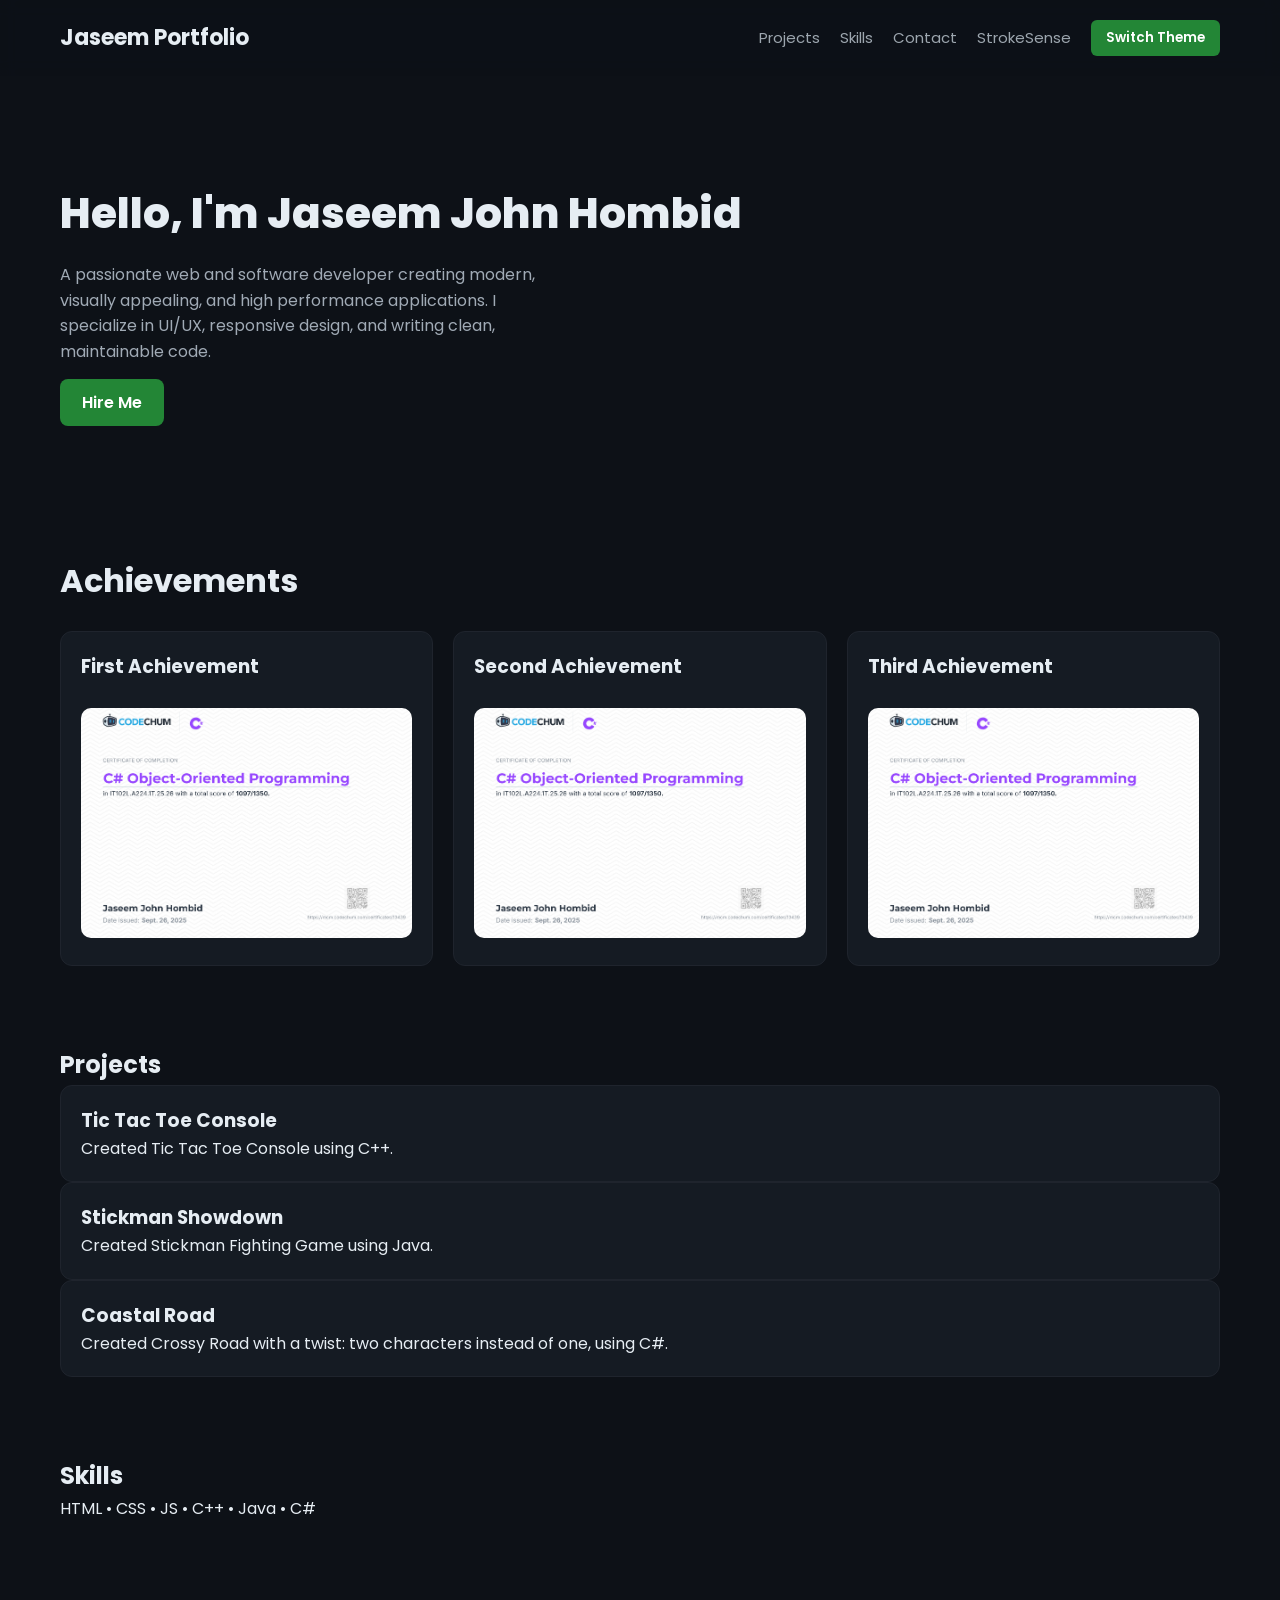
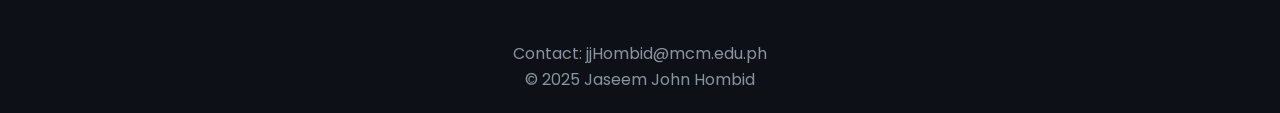
==== index.html @ b40a784e "Update index.html" ====
<!DOCTYPE html>
<html lang="en">
<head>
    <meta charset="UTF-8" />
    <meta name="viewport" content="width=device-width, initial-scale=1.0" />
    <title>IT103L - FA1</title>
    <link href="https://fonts.googleapis.com/css2?family=Poppins:wght@300;400;600;800&display=swap" rel="stylesheet">
    <link rel="stylesheet" href="style.css">
</head>
<body>

    <header>
        <h1>Jaseem Portfolio</h1>

        <nav>
            <a href="#projects">Projects</a>
            <a href="#skills">Skills</a>
            <a href="#contact">Contact</a>
            <a href="https://it103l-portfolio2.onrender.com/">StrokeSense</a>
            <button id="themeToggle">Switch Theme</button>
        </nav>
    </header>

    <section class="hero">
        <div class="hero-text">
            <h2>Hello, I'm Jaseem John Hombid</h2>
            <p>
                A passionate web and software developer creating modern, visually appealing, and high performance applications.  
                I specialize in UI/UX, responsive design, and writing clean, maintainable code.
            </p>
            <a href="#contact" class="btn">Hire Me</a>
        </div>
    </section>

    <section id="achievements" class="achievements">
        <h2>Achievements</h2>

        <div class="achievements-grid">

            <div class="card">
                <h3>First Achievement</h3>
                <br>
                <img src="image.png" alt="First Achievement">
            </div>

            <div class="card">
                <h3>Second Achievement</h3>
                <br>
                <img src="image.png" alt="Second Achievement">
            </div>

            <div class="card">
                <h3>Third Achievement</h3>
                <br>
                <img src="image.png" alt="Third Achievement">
            </div>

        </div>
    </section>

    <section id="projects" class="projects">
        <h2>Projects</h2>

        <div class="project-grid">
            <div class="card">
                <h3>Tic Tac Toe Console</h3>
                <p>Created Tic Tac Toe Console using C++.</p>
            </div>

            <div class="card">
                <h3>Stickman Showdown</h3>
                <p>Created Stickman Fighting Game using Java.</p>
            </div>

            <div class="card">
                <h3>Coastal Road</h3>
                <p>Created Crossy Road with a twist: two characters instead of one, using C#.</p>
            </div>
        </div>  
    </section>

    <section id="skills" class="skills">    
        <h2>Skills</h2>
        <p>HTML • CSS • JS • C++ • Java • C#</p>
    </section>

    <footer id="contact">
        <p>Contact: jjHombid@mcm.edu.ph</p>
        <p>© 2025 Jaseem John Hombid</p>
    </footer>

    <script src="main.js"></script>

</body>
</html>
---- style.css ----
* {
  margin: 0;
  padding: 0;
  box-sizing: border-box;
  font-family: "Poppins", sans-serif;
}

body {
  background: #0d1117;
  color: #e6edf3;
  line-height: 1.6;
}

body.light-theme {
  background: #ffffff;
  color: #222222;
}

body.light-theme header {
  background: rgba(255, 255, 255, 0.7);
}

body.light-theme .card {
  background: #f2f2f2;
  border-color: #cccccc;
}

body.light-theme nav a {
  color: #333;
}

body.light-theme nav a:hover {
  color: #000;
}

header {
  width: 100%;
  padding: 20px 60px;
  display: flex;
  justify-content: space-between;
  align-items: center;
  position: fixed;
  top: 0;
  background: rgba(13, 17, 23, 0.65);
  backdrop-filter: blur(8px);
  z-index: 1000;
}

header h1 {
  font-size: 22px;
  font-weight: 700;
}

nav {
  display: flex;
  align-items: center;
  gap: 20px;
}

nav a {
  color: #9da6af;
  text-decoration: none;
  font-size: 15px;
}

nav a:hover {
  color: #ffffff;
}

#themeToggle {
  padding: 8px 15px;
  border-radius: 6px;
  border: none;
  cursor: pointer;
  font-weight: 600;
  background: #238636;
  color: white;
  transition: 0.3s;
}

#themeToggle:hover {
  background: #2ea043;
}

.hero {
  padding: 180px 60px 100px;
  display: flex;
  justify-content: space-between;
  align-items: center;
  gap: 40px;
}

.hero-text h2 {
  font-size: 42px;
  font-weight: 800;
}

.hero-text p {
  margin: 15px 0 25px;
  max-width: 500px;
  color: #a0aab5;
}

.btn {
  padding: 12px 22px;
  background: #238636;
  color: white;
  border-radius: 8px;
  text-decoration: none;
  font-weight: 600;
  transition: 0.3s;
}

.btn:hover {
  background: #2ea043;
}

.achievements {
  padding: 40px 60px;
}

.achievements h2 {
  font-size: 32px;
  margin-bottom: 25px;
}

.achievements-grid {
  display: grid;
  grid-template-columns: repeat(auto-fit, minmax(260px, 1fr));
  gap: 20px;
}

.card {
  background: #151b23;
  padding: 20px;
  border-radius: 12px;
  border: 1px solid #1f242d;
  transition: 0.3s;
}

.card:hover {
  transform: translateY(-4px);
  border-color: #30363d;
}

.card img {
  width: 100%;
  height: 230px;
  object-fit: cover;
  border-radius: 10px;
}

.projects {
  padding: 40px 60px;
}

.skills {
  padding: 40px 60px;
}

footer {
  margin-top: 60px;
  text-align: center;
  padding: 20px;
  color: #8b949e;
}

@media (max-width: 760px) {
  .hero {
    flex-direction: column;
    text-align: center;
  }
}
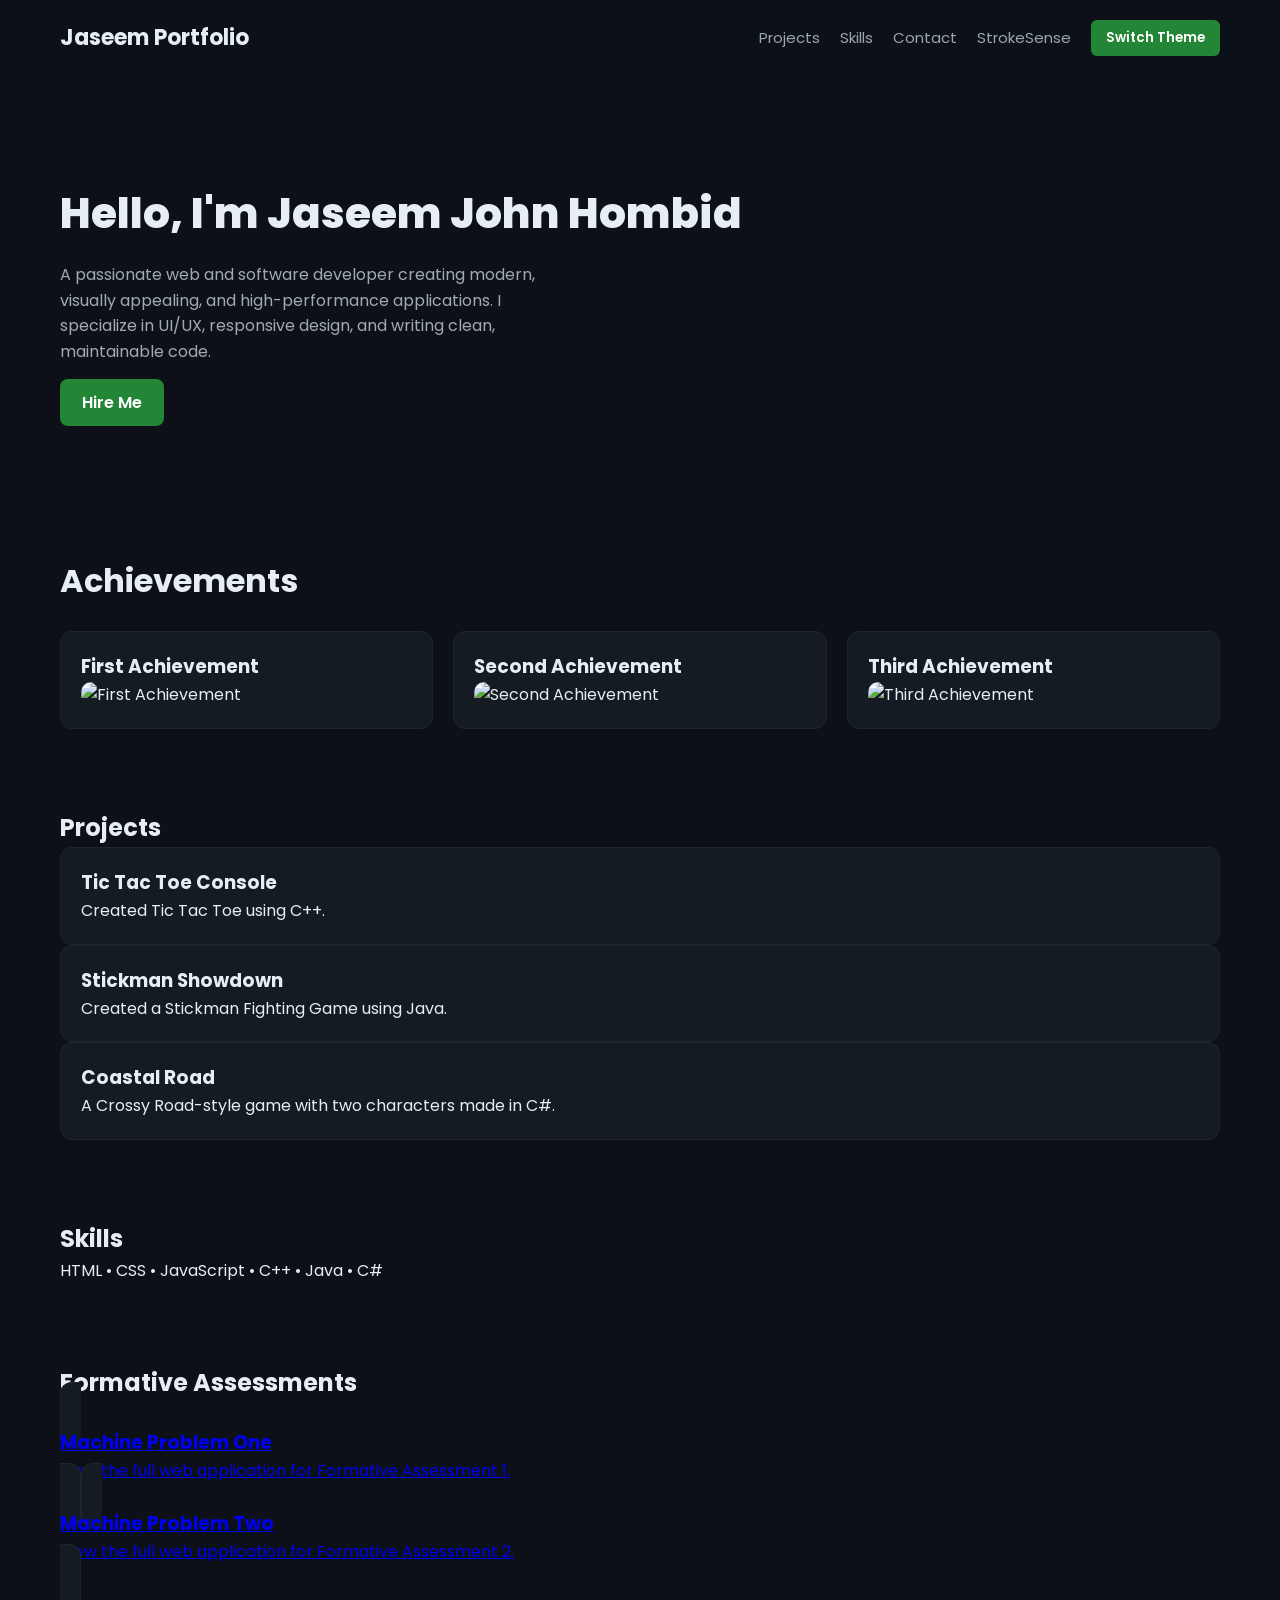
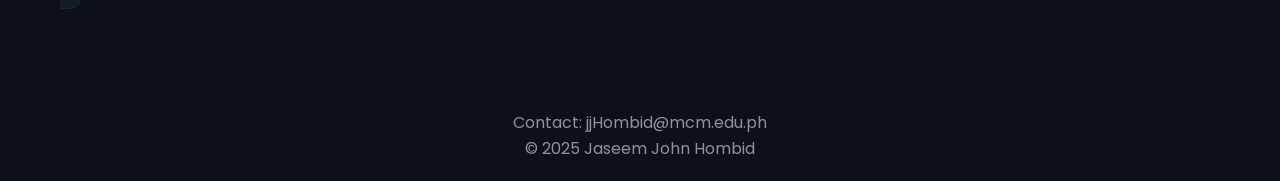
==== commit 56ce2b26: "Update index.html" ====
--- a/index.html
+++ b/index.html
@@ -16,7 +16,7 @@
             <a href="#projects">Projects</a>
             <a href="#skills">Skills</a>
             <a href="#contact">Contact</a>
-            <a href="https://it103l-portfolio2.onrender.com/">StrokeSense</a>
+            <a href="https://strokesense.com" target="_blank">StrokeSense</a>
             <button id="themeToggle">Switch Theme</button>
         </nav>
     </header>
@@ -25,7 +25,7 @@
         <div class="hero-text">
             <h2>Hello, I'm Jaseem John Hombid</h2>
             <p>
-                A passionate web and software developer creating modern, visually appealing, and high performance applications.  
+                A passionate web and software developer creating modern, visually appealing, and high-performance applications.
                 I specialize in UI/UX, responsive design, and writing clean, maintainable code.
             </p>
             <a href="#contact" class="btn">Hire Me</a>
@@ -39,20 +39,17 @@
 
             <div class="card">
                 <h3>First Achievement</h3>
-                <br>
-                <img src="image.png" alt="First Achievement">
+                <img src="Image.png" alt="First Achievement">
             </div>
 
             <div class="card">
                 <h3>Second Achievement</h3>
-                <br>
-                <img src="image.png" alt="Second Achievement">
+                <img src="Image.png" alt="Second Achievement">
             </div>
 
             <div class="card">
                 <h3>Third Achievement</h3>
-                <br>
-                <img src="image.png" alt="Third Achievement">
+                <img src="Image.png" alt="Third Achievement">
             </div>
 
         </div>
@@ -64,24 +61,42 @@
         <div class="project-grid">
             <div class="card">
                 <h3>Tic Tac Toe Console</h3>
-                <p>Created Tic Tac Toe Console using C++.</p>
+                <p>Created Tic Tac Toe using C++.</p>
             </div>
 
             <div class="card">
                 <h3>Stickman Showdown</h3>
-                <p>Created Stickman Fighting Game using Java.</p>
+                <p>Created a Stickman Fighting Game using Java.</p>
             </div>
 
             <div class="card">
                 <h3>Coastal Road</h3>
-                <p>Created Crossy Road with a twist: two characters instead of one, using C#.</p>
+                <p>A Crossy Road-style game with two characters made in C#.</p>
             </div>
-        </div>  
+        </div>
     </section>
 
-    <section id="skills" class="skills">    
+    <section id="skills" class="skills">
         <h2>Skills</h2>
-        <p>HTML • CSS • JS • C++ • Java • C#</p>
+        <p>HTML • CSS • JavaScript • C++ • Java • C#</p>
+    </section>
+
+    <section id="fa" class="projects">
+        <h2>Formative Assessments</h2>
+
+        <div class="project-grid">
+
+            <a href="https://machineproblemone.onrender.com/" class="card" target="_blank">
+                <h3>Machine Problem One</h3>
+                <p>View the full web application for Formative Assessment 1.</p>
+            </a>
+
+            <a href="https://machineproblemtwo.onrender.com/" class="card" target="_blank">
+                <h3>Machine Problem Two</h3>
+                <p>View the full web application for Formative Assessment 2.</p>
+            </a>
+
+        </div>
     </section>
 
     <footer id="contact">
@@ -93,5 +108,3 @@
 
 </body>
 </html>
-
-
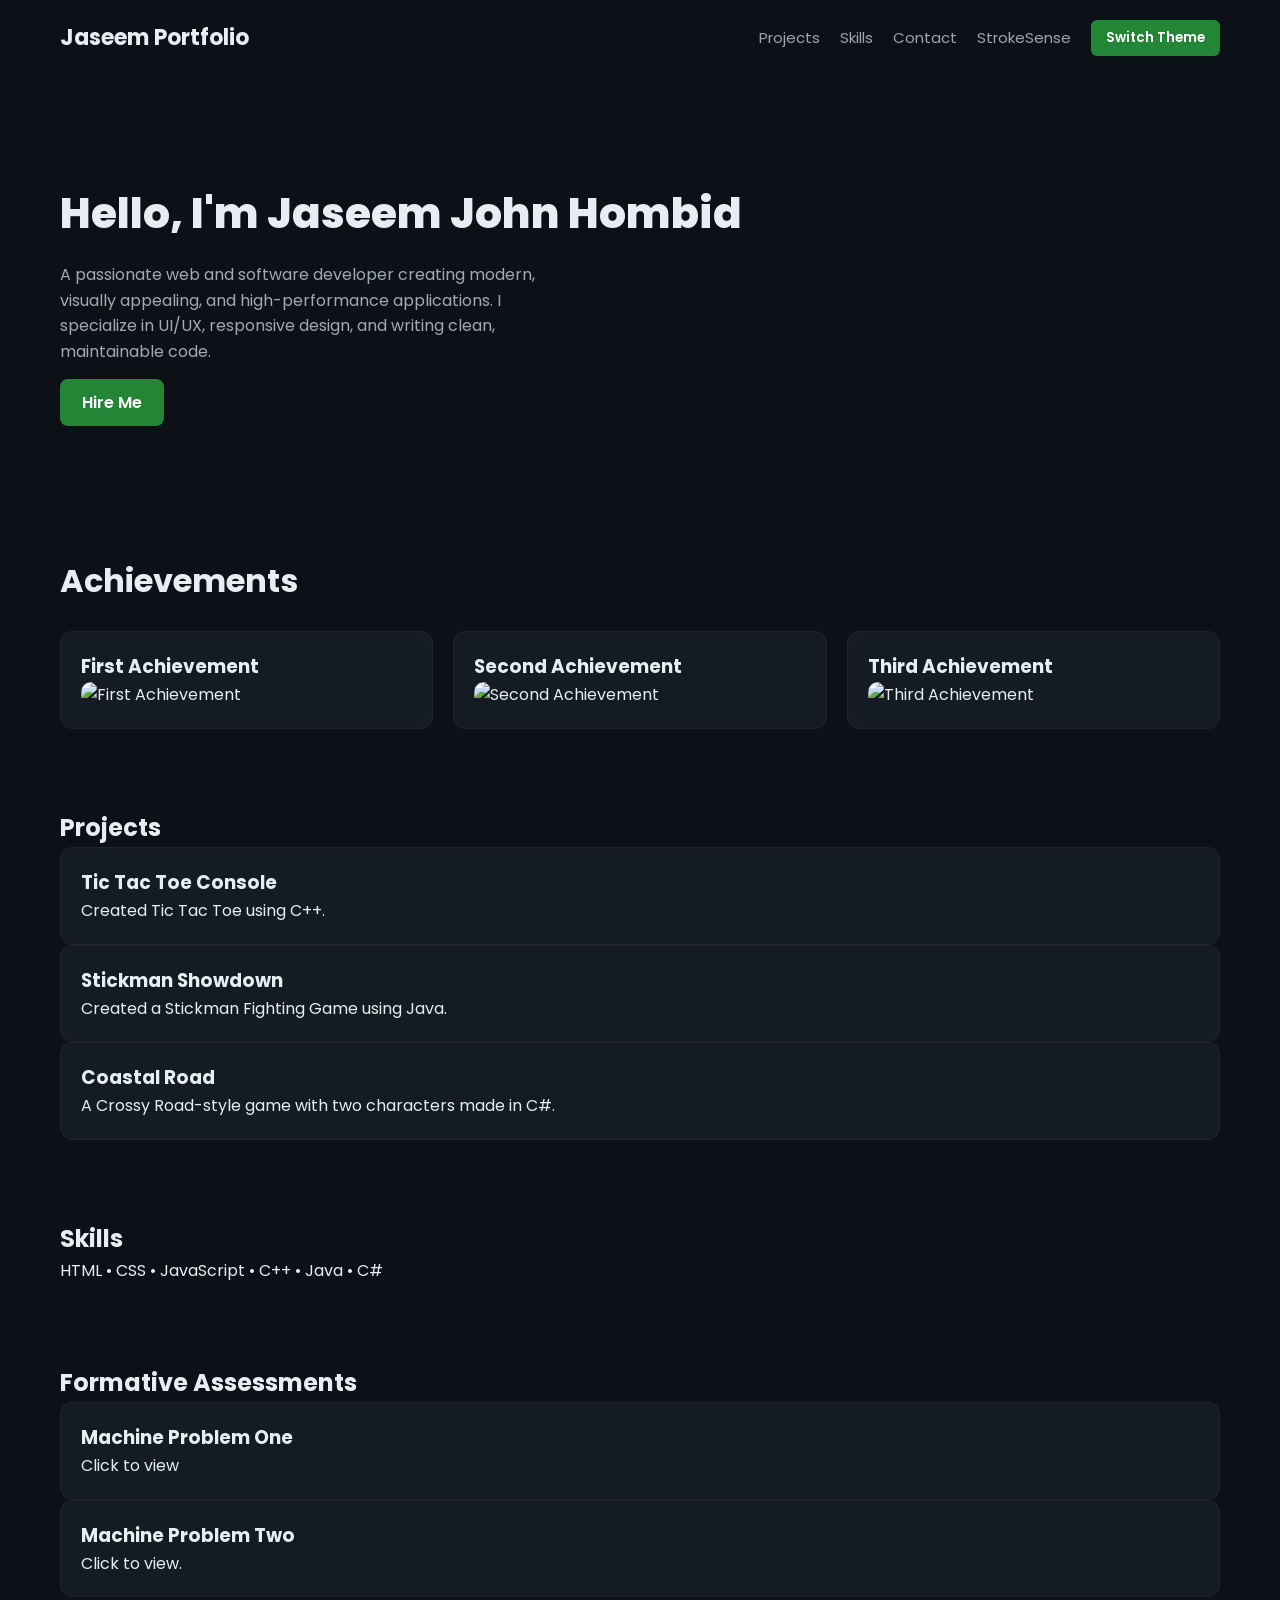
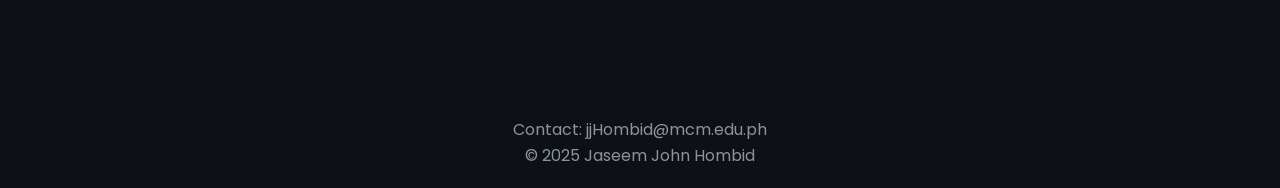
==== commit 7b73c9c1: "Update index.html" ====
--- a/index.html
+++ b/index.html
@@ -88,12 +88,12 @@
 
             <a href="https://machineproblemone.onrender.com/" class="card" target="_blank">
                 <h3>Machine Problem One</h3>
-                <p>View the full web application for Formative Assessment 1.</p>
+                <p>Click to view</p>
             </a>
 
             <a href="https://machineproblemtwo.onrender.com/" class="card" target="_blank">
                 <h3>Machine Problem Two</h3>
-                <p>View the full web application for Formative Assessment 2.</p>
+                <p>Click to view.</p>
             </a>
 
         </div>
@@ -108,3 +108,4 @@
 
 </body>
 </html>
+
--- a/style.css
+++ b/style.css
@@ -13,7 +13,7 @@
 
 body.light-theme {
   background: #ffffff;
-  color: #222222;
+  color: #222;
 }
 
 body.light-theme header {
@@ -22,7 +22,7 @@
 
 body.light-theme .card {
   background: #f2f2f2;
-  border-color: #cccccc;
+  border-color: #ccc;
 }
 
 body.light-theme nav a {
@@ -64,7 +64,7 @@
 }
 
 nav a:hover {
-  color: #ffffff;
+  color: #fff;
 }
 
 #themeToggle {
@@ -136,11 +136,18 @@
   border-radius: 12px;
   border: 1px solid #1f242d;
   transition: 0.3s;
+  display: block;       
+  text-decoration: none; 
+  color: inherit;        
 }
 
 .card:hover {
   transform: translateY(-4px);
   border-color: #30363d;
+}
+
+.card h3, .card p {
+  color: inherit; 
 }
 
 .card img {
@@ -150,10 +157,7 @@
   border-radius: 10px;
 }
 
-.projects {
-  padding: 40px 60px;
-}
-
+.projects,
 .skills {
   padding: 40px 60px;
 }
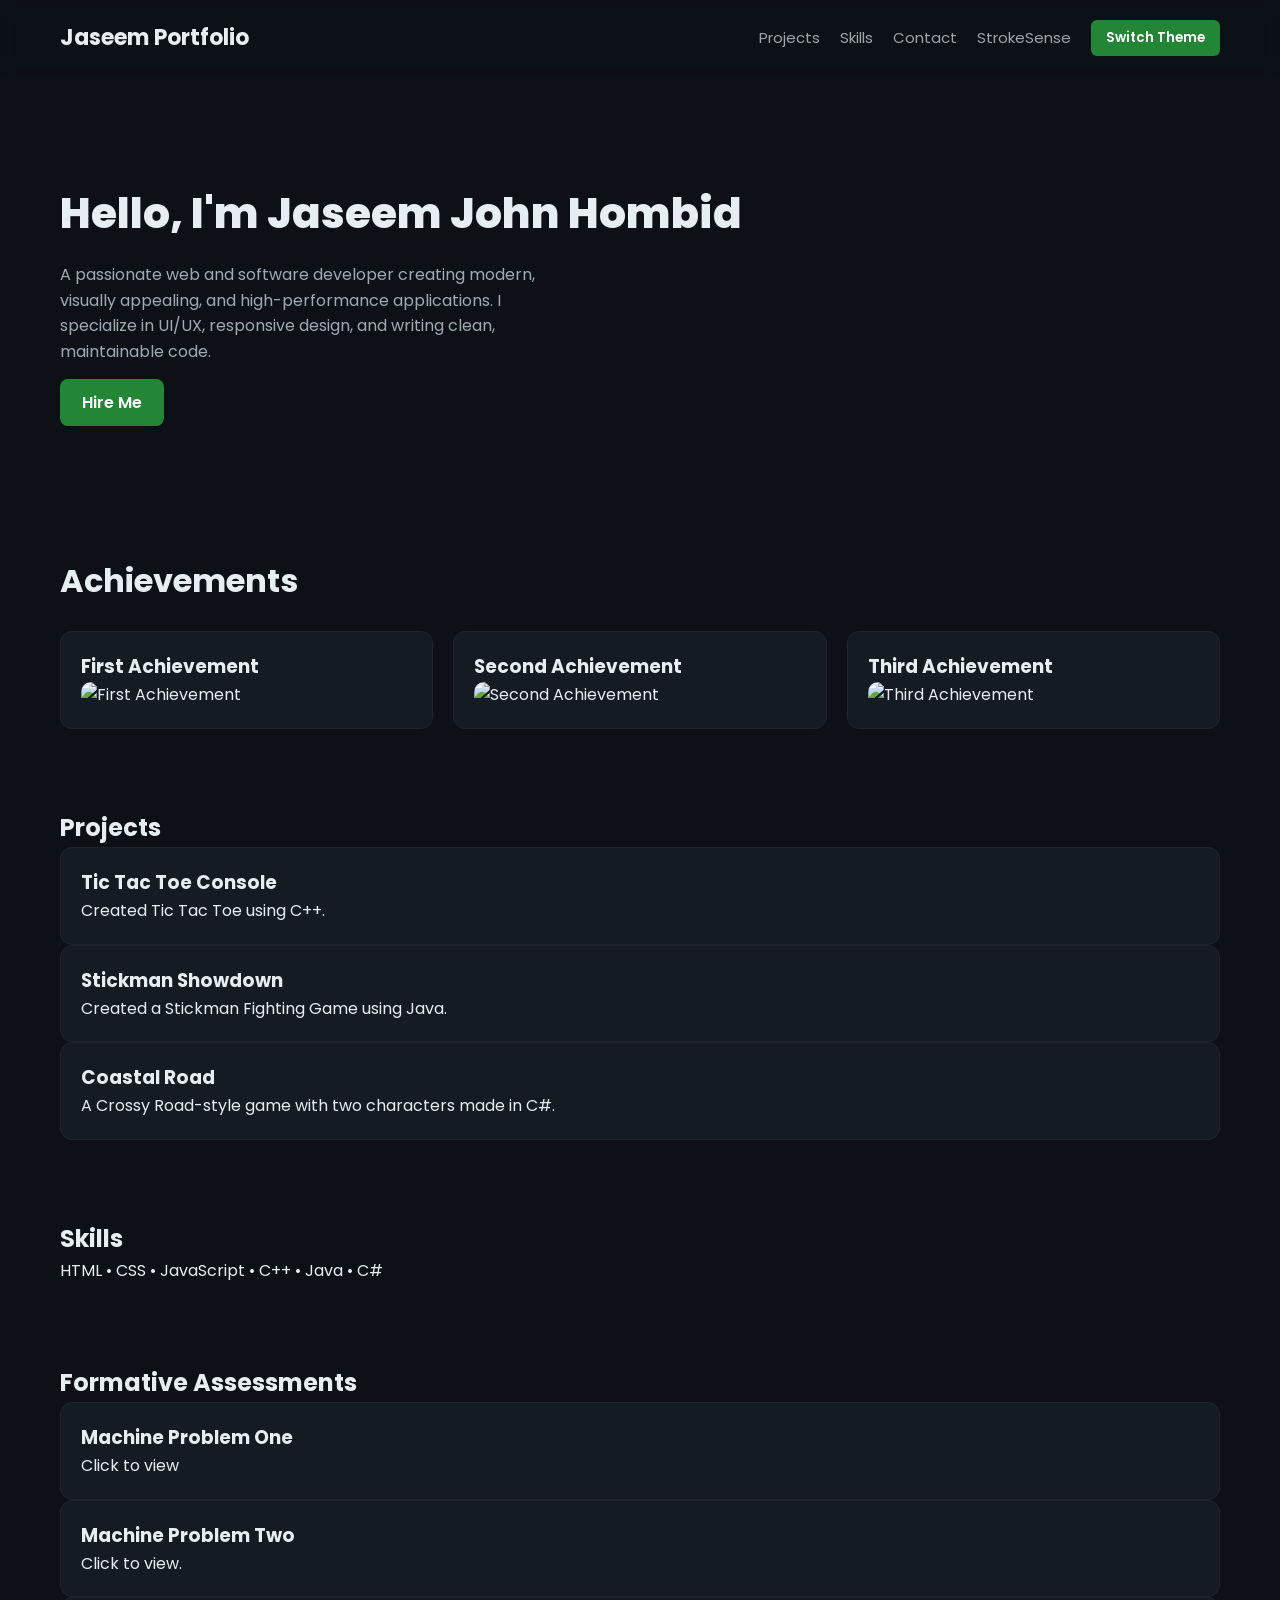
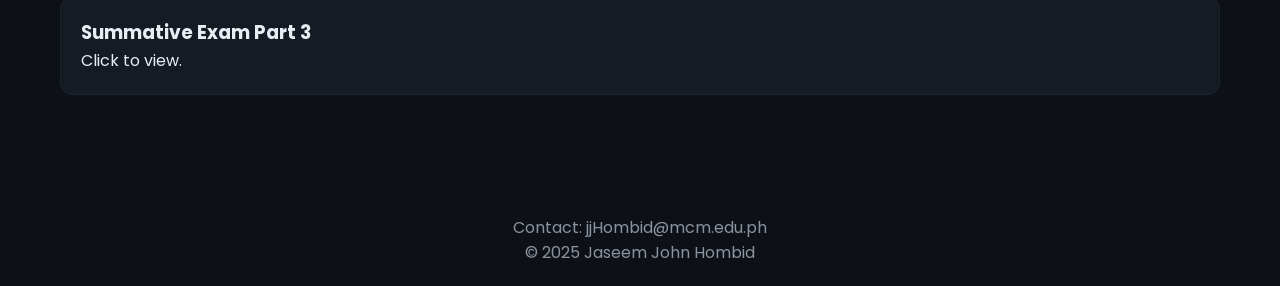
==== commit adcae874: "Update index.html" ====
--- a/index.html
+++ b/index.html
@@ -96,6 +96,11 @@
                 <p>Click to view.</p>
             </a>
 
+            <a href="https://weather-update-3i1h.onrender.com/" class="card" target="_blank">
+                <h3>Summative Exam Part 3</h3>
+                <p>Click to view.</p>
+            </a>
+
         </div>
     </section>
 
@@ -109,3 +114,4 @@
 </body>
 </html>
 
+
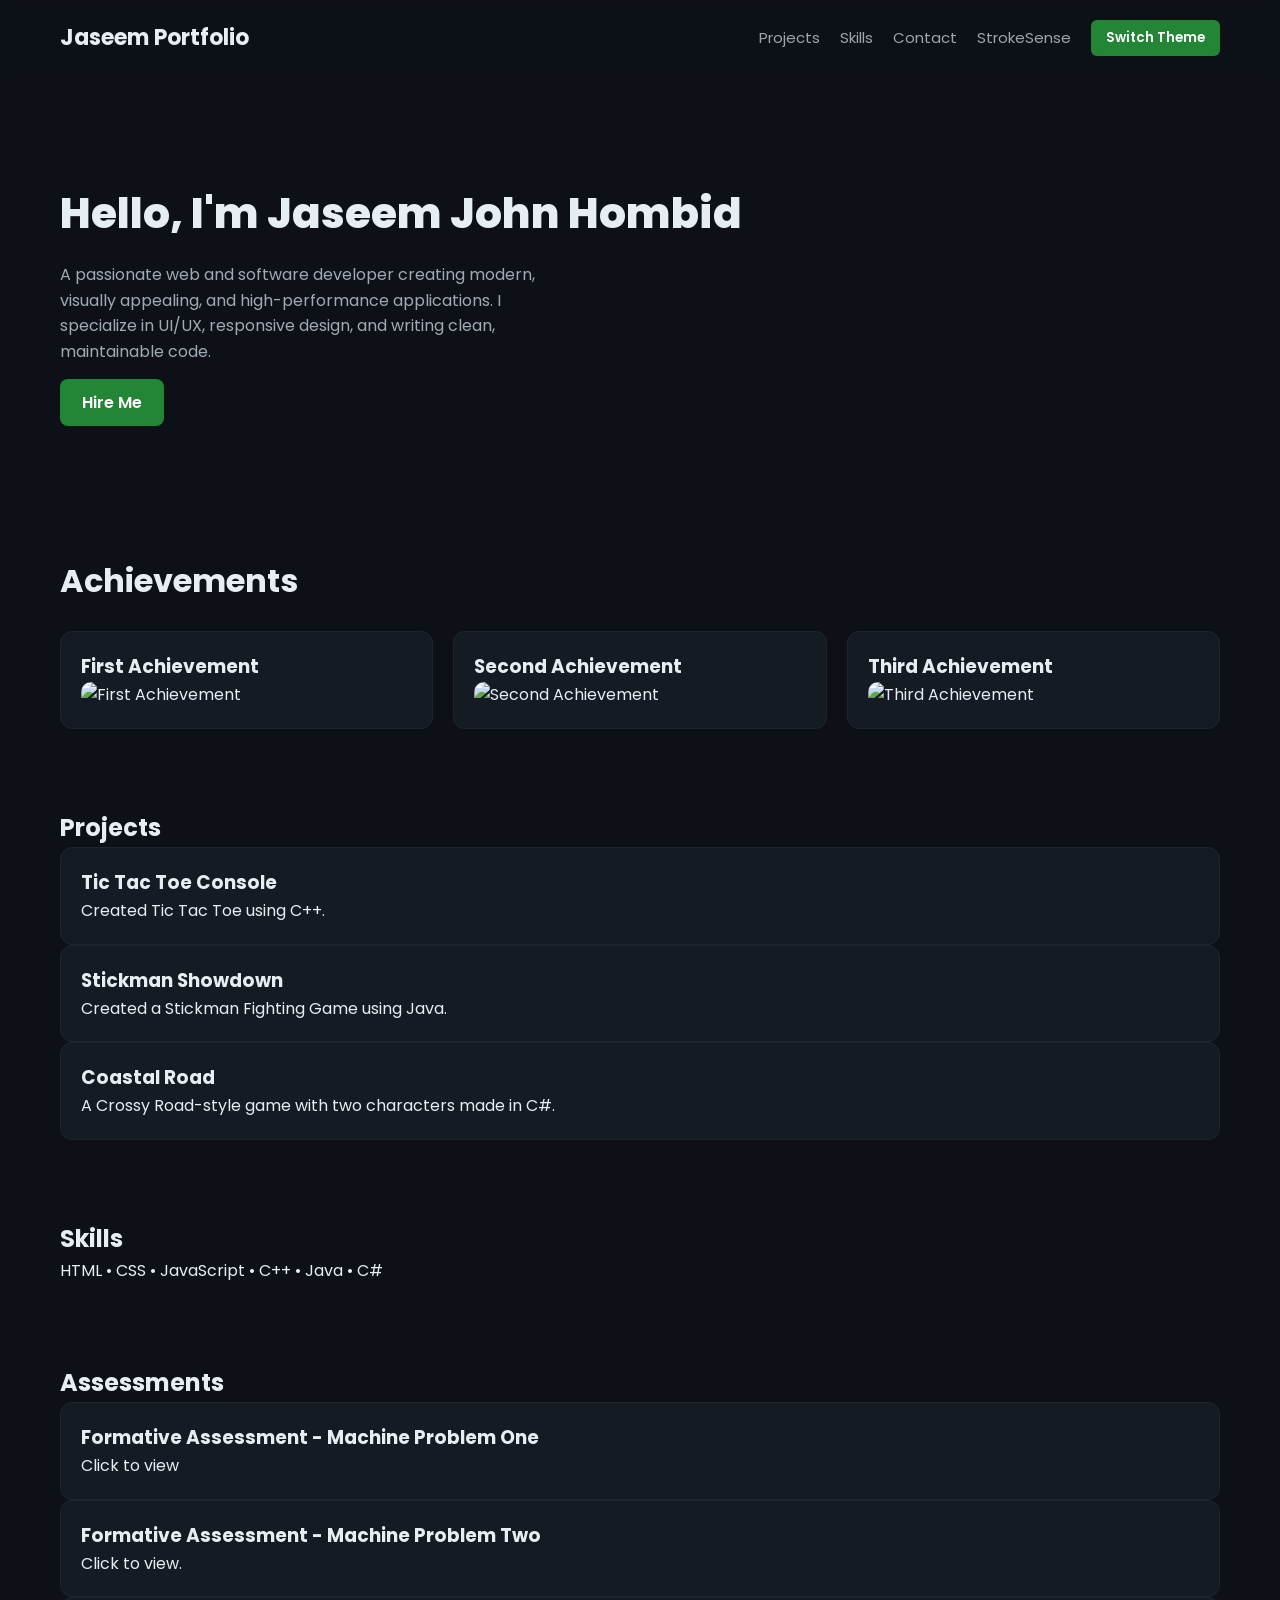
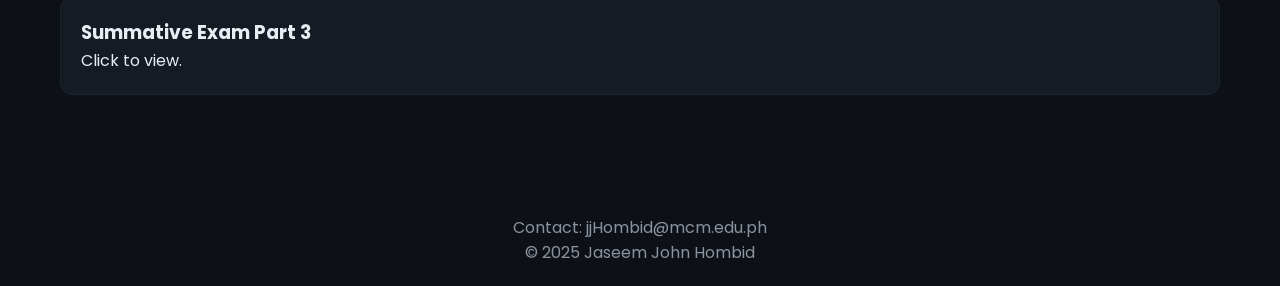
==== commit b8e214cc: "Update index.html" ====
--- a/index.html
+++ b/index.html
@@ -82,17 +82,17 @@
     </section>
 
     <section id="fa" class="projects">
-        <h2>Formative Assessments</h2>
+        <h2>Assessments</h2>
 
         <div class="project-grid">
 
             <a href="https://machineproblemone.onrender.com/" class="card" target="_blank">
-                <h3>Machine Problem One</h3>
+                <h3>Formative Assessment - Machine Problem One</h3>
                 <p>Click to view</p>
             </a>
 
             <a href="https://machineproblemtwo.onrender.com/" class="card" target="_blank">
-                <h3>Machine Problem Two</h3>
+                <h3>Formative Assessment - Machine Problem Two</h3>
                 <p>Click to view.</p>
             </a>
 
@@ -115,3 +115,4 @@
 </html>
 
 
+
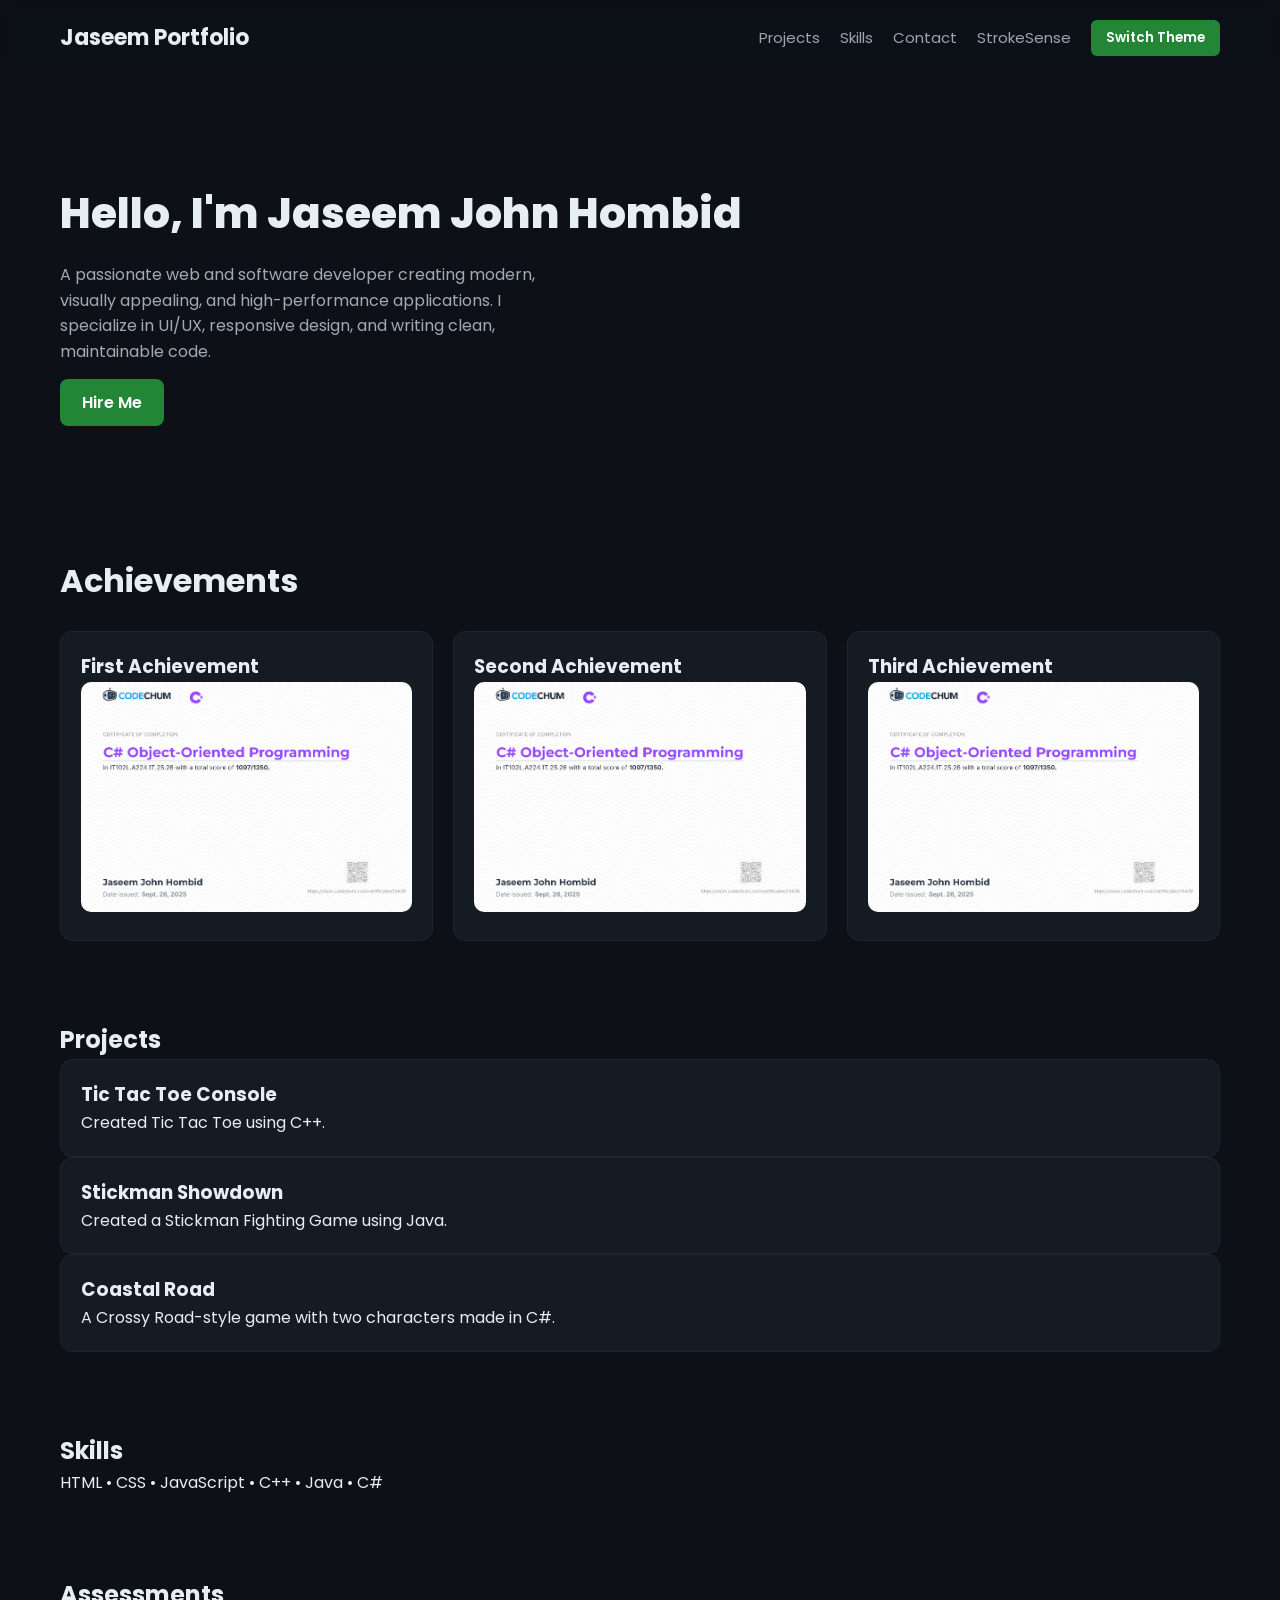
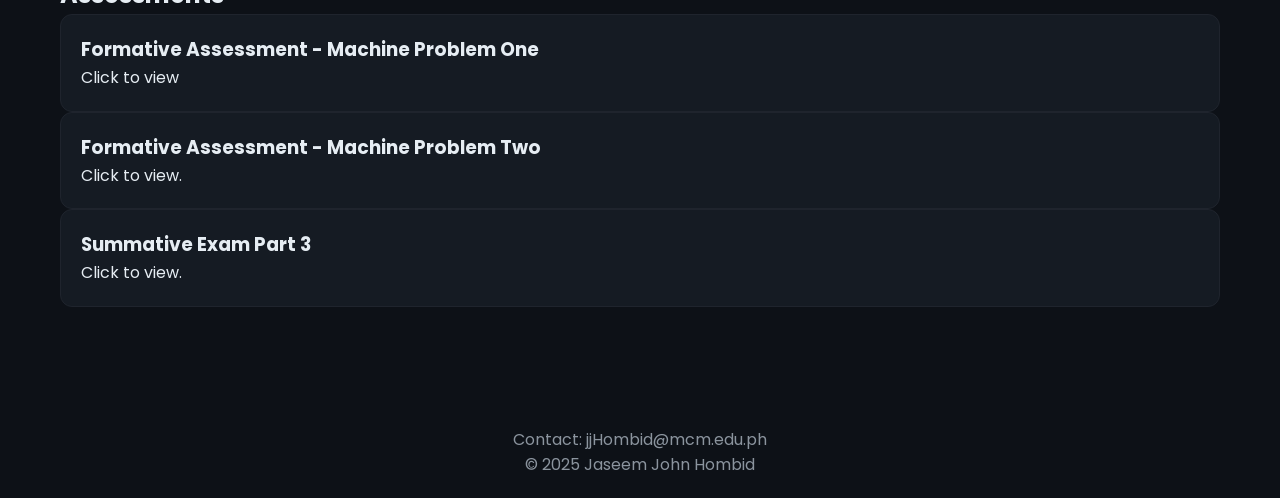
==== commit 48541367: "Update index.html" ====
--- a/index.html
+++ b/index.html
@@ -16,7 +16,7 @@
             <a href="#projects">Projects</a>
             <a href="#skills">Skills</a>
             <a href="#contact">Contact</a>
-            <a href="https://strokesense.com" target="_blank">StrokeSense</a>
+            <a href="https://it103l-portfolio2.onrender.com" target="_blank">StrokeSense</a>
             <button id="themeToggle">Switch Theme</button>
         </nav>
     </header>
@@ -116,3 +116,4 @@
 
 
 
+
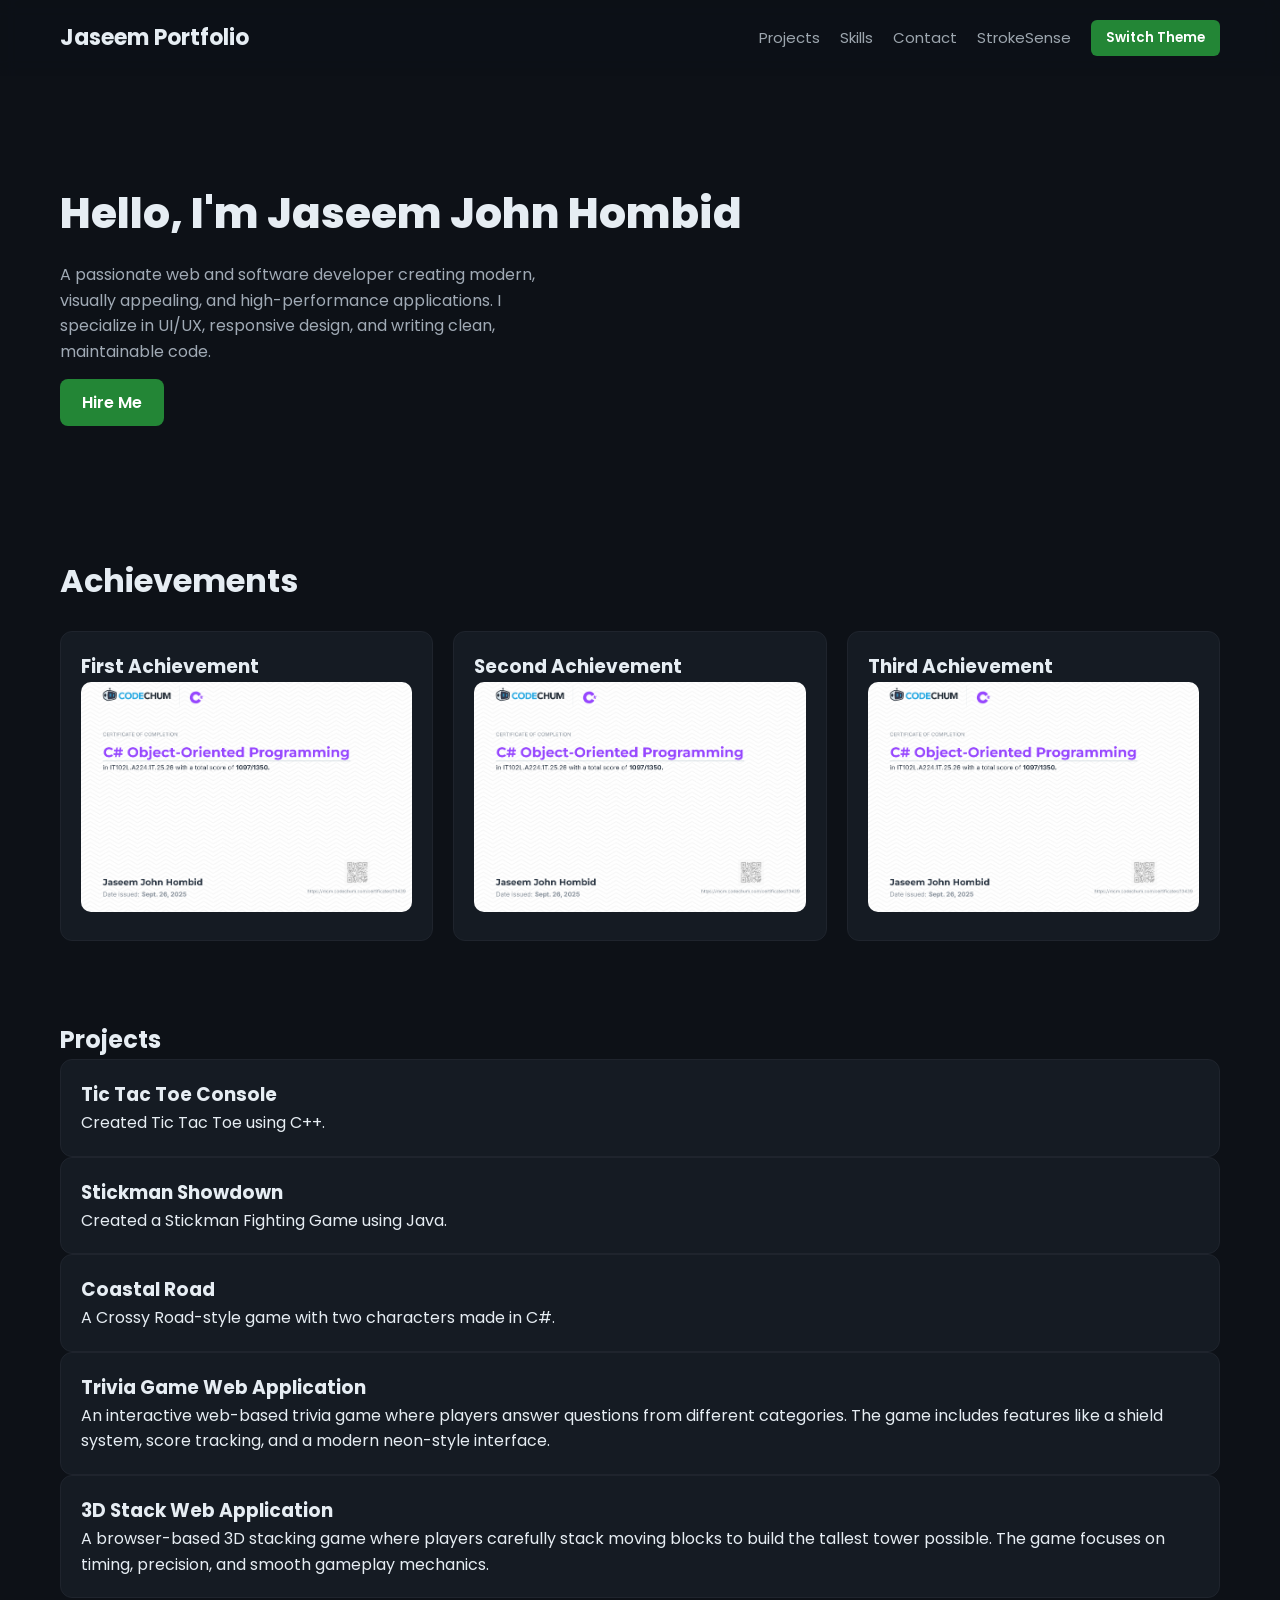
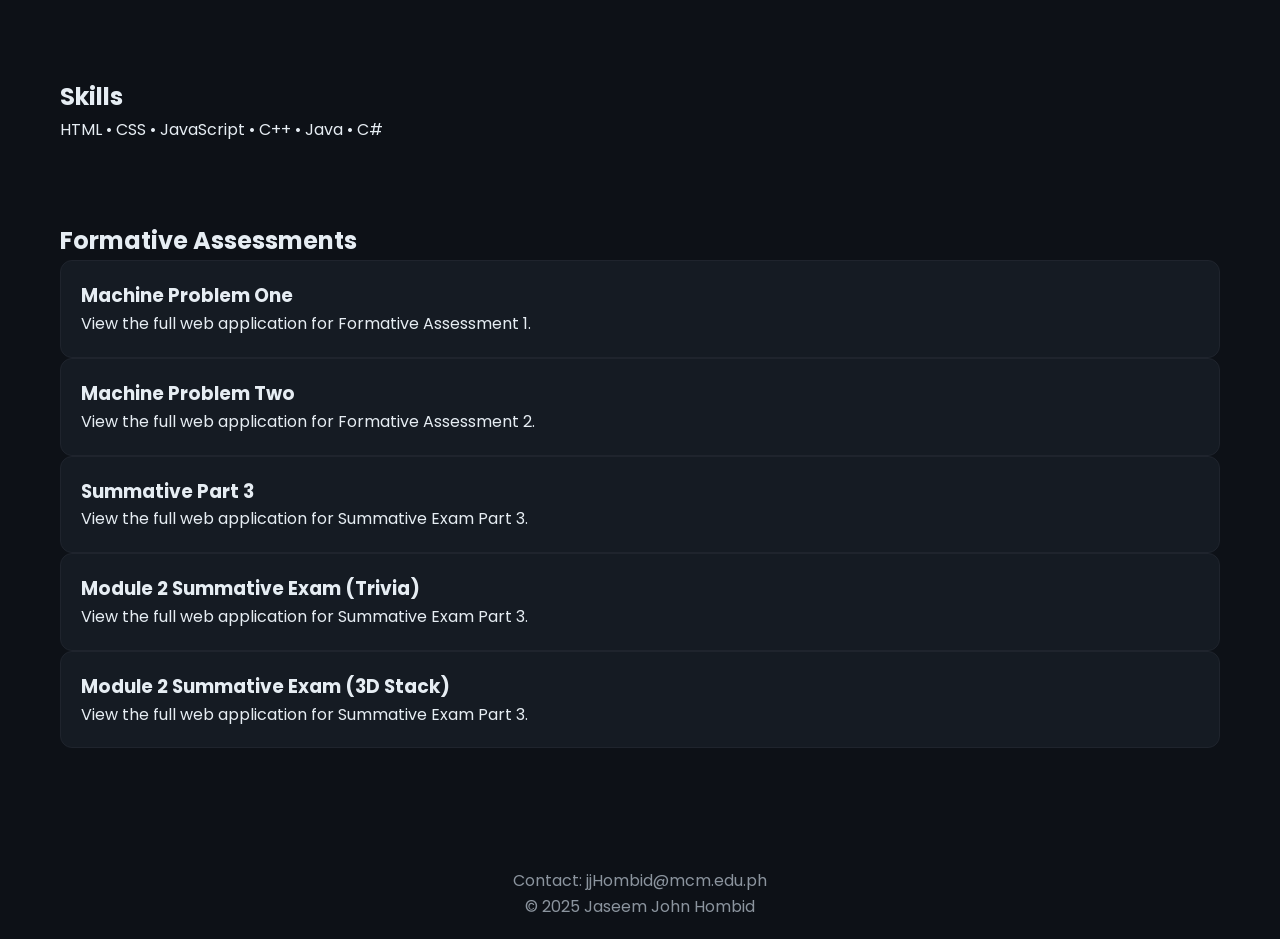
==== commit 9c253e38: "Update index.html" ====
--- a/index.html
+++ b/index.html
@@ -3,7 +3,7 @@
 <head>
     <meta charset="UTF-8" />
     <meta name="viewport" content="width=device-width, initial-scale=1.0" />
-    <title>IT103L - FA1</title>
+    <title>IT103L - Portfolio</title>
     <link href="https://fonts.googleapis.com/css2?family=Poppins:wght@300;400;600;800&display=swap" rel="stylesheet">
     <link rel="stylesheet" href="style.css">
 </head>
@@ -16,7 +16,7 @@
             <a href="#projects">Projects</a>
             <a href="#skills">Skills</a>
             <a href="#contact">Contact</a>
-            <a href="https://it103l-portfolio2.onrender.com" target="_blank">StrokeSense</a>
+            <a href="https://strokesense.com" target="_blank">StrokeSense</a>
             <button id="themeToggle">Switch Theme</button>
         </nav>
     </header>
@@ -32,7 +32,7 @@
         </div>
     </section>
 
-    <section id="achievements" class="achievements">
+    <section id="achievements" class="achievements fade-in">
         <h2>Achievements</h2>
 
         <div class="achievements-grid">
@@ -55,7 +55,7 @@
         </div>
     </section>
 
-    <section id="projects" class="projects">
+    <section id="projects" class="projects fade-in">
         <h2>Projects</h2>
 
         <div class="project-grid">
@@ -73,32 +73,52 @@
                 <h3>Coastal Road</h3>
                 <p>A Crossy Road-style game with two characters made in C#.</p>
             </div>
+
+            <div class="card">
+                <h3>Trivia Game Web Application</h3>
+                <p>An interactive web-based trivia game where players answer questions from different categories. The game includes features like a shield system, score tracking, and a modern neon-style interface.</p>
+            </div>
+
+            <div class="card">
+                <h3>3D Stack Web Application</h3>
+                <p>A browser-based 3D stacking game where players carefully stack moving blocks to build the tallest tower possible. The game focuses on timing, precision, and smooth gameplay mechanics.</p>
+            </div>
         </div>
     </section>
 
-    <section id="skills" class="skills">
+    <section id="skills" class="skills fade-in">
         <h2>Skills</h2>
         <p>HTML • CSS • JavaScript • C++ • Java • C#</p>
     </section>
 
-    <section id="fa" class="projects">
-        <h2>Assessments</h2>
+    <section id="fa" class="projects fade-in">
+        <h2>Formative Assessments</h2>
 
         <div class="project-grid">
 
             <a href="https://machineproblemone.onrender.com/" class="card" target="_blank">
-                <h3>Formative Assessment - Machine Problem One</h3>
-                <p>Click to view</p>
+                <h3>Machine Problem One</h3>
+                <p>View the full web application for Formative Assessment 1.</p>
             </a>
 
             <a href="https://machineproblemtwo.onrender.com/" class="card" target="_blank">
-                <h3>Formative Assessment - Machine Problem Two</h3>
-                <p>Click to view.</p>
+                <h3>Machine Problem Two</h3>
+                <p>View the full web application for Formative Assessment 2.</p>
             </a>
 
-            <a href="https://weather-update-3i1h.onrender.com/" class="card" target="_blank">
-                <h3>Summative Exam Part 3</h3>
-                <p>Click to view.</p>
+            <a href="https://machineproblemtwo.onrender.com/" class="card" target="_blank">
+                <h3>Summative Part 3</h3>
+                <p>View the full web application for Summative Exam Part 3.</p>
+            </a>
+
+            <a href="https://trivia-game-w8fl.onrender.com/" class="card" target="_blank">
+                <h3>Module 2 Summative Exam (Trivia)</h3>
+                <p>View the full web application for Summative Exam Part 3.</p>
+            </a>
+
+            <a href="https://threed-stack.onrender.com/" class="card" target="_blank">
+                <h3>Module 2 Summative Exam (3D Stack)</h3>
+                <p>View the full web application for Summative Exam Part 3.</p>
             </a>
 
         </div>
@@ -113,7 +133,3 @@
 
 </body>
 </html>
-
-
-
-
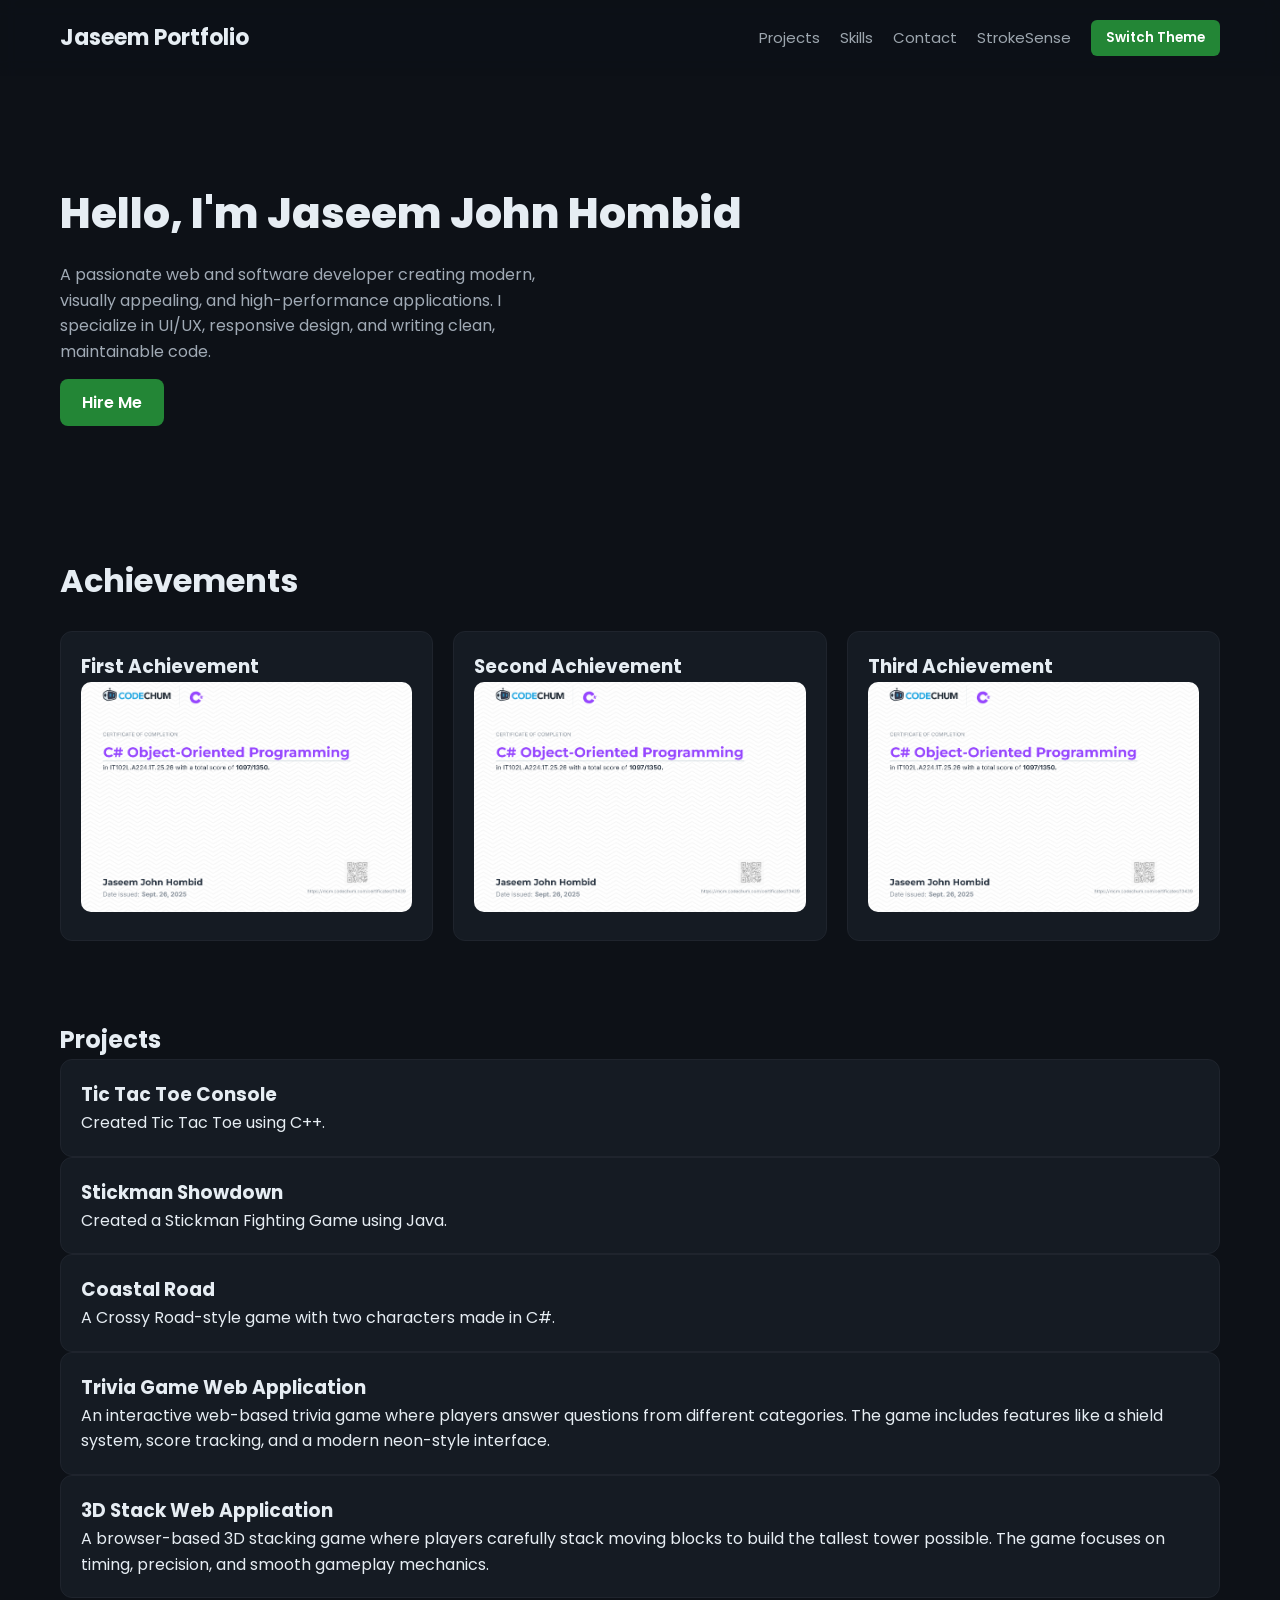
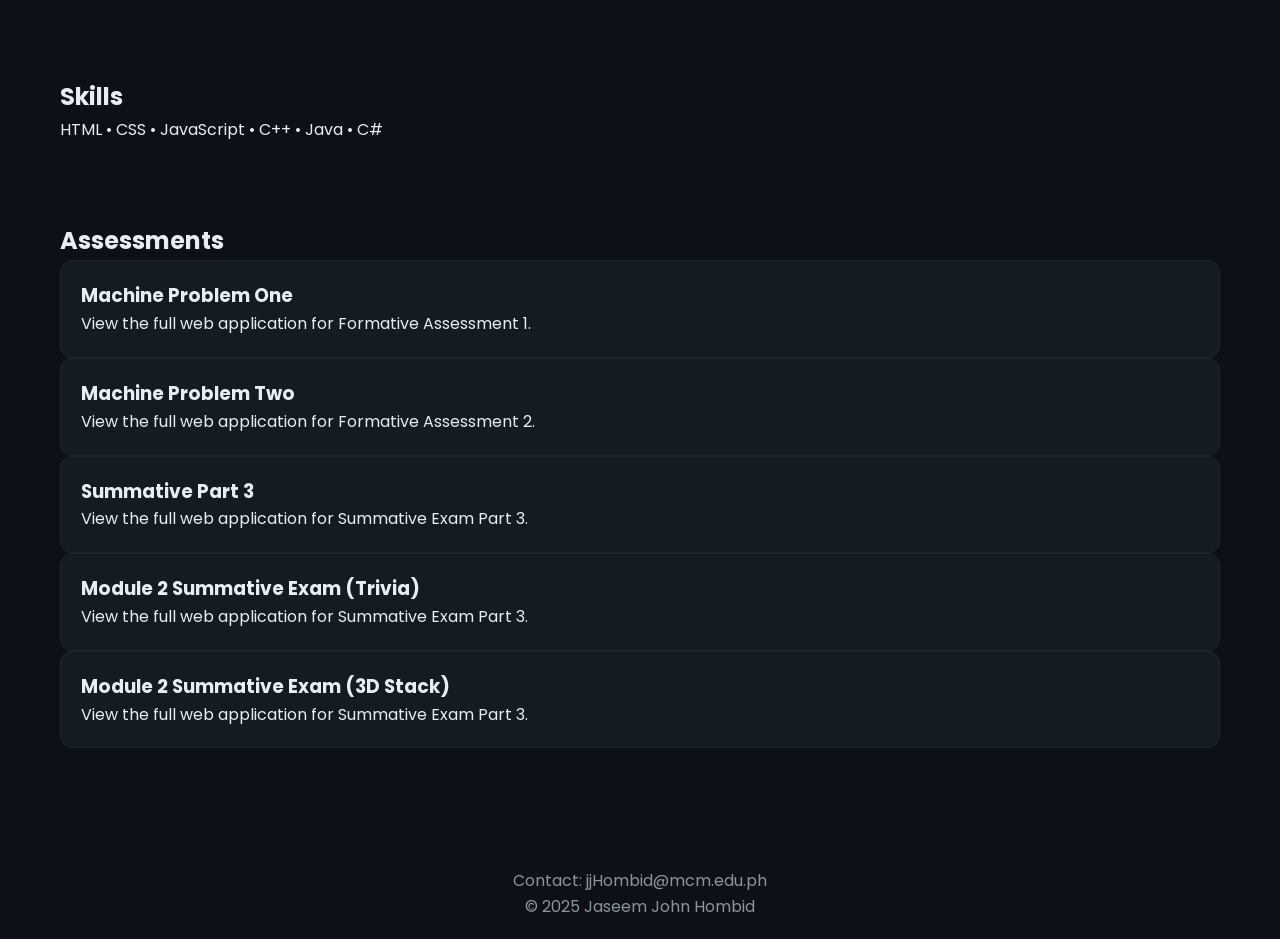
==== commit 376dbad3: "Update index.html" ====
--- a/index.html
+++ b/index.html
@@ -92,7 +92,7 @@
     </section>
 
     <section id="fa" class="projects fade-in">
-        <h2>Formative Assessments</h2>
+        <h2>Assessments</h2>
 
         <div class="project-grid">
 
@@ -133,3 +133,4 @@
 
 </body>
 </html>
+
--- a/style.css
+++ b/style.css
@@ -3,6 +3,10 @@
   padding: 0;
   box-sizing: border-box;
   font-family: "Poppins", sans-serif;
+}
+
+html {
+  scroll-behavior: smooth;
 }
 
 body {
@@ -169,6 +173,17 @@
   color: #8b949e;
 }
 
+.fade-in {
+  opacity: 0;
+  transform: translateY(40px);
+  transition: all 0.8s ease;
+}
+
+.fade-in.show {
+  opacity: 1;
+  transform: translateY(0);
+}
+
 @media (max-width: 760px) {
   .hero {
     flex-direction: column;
